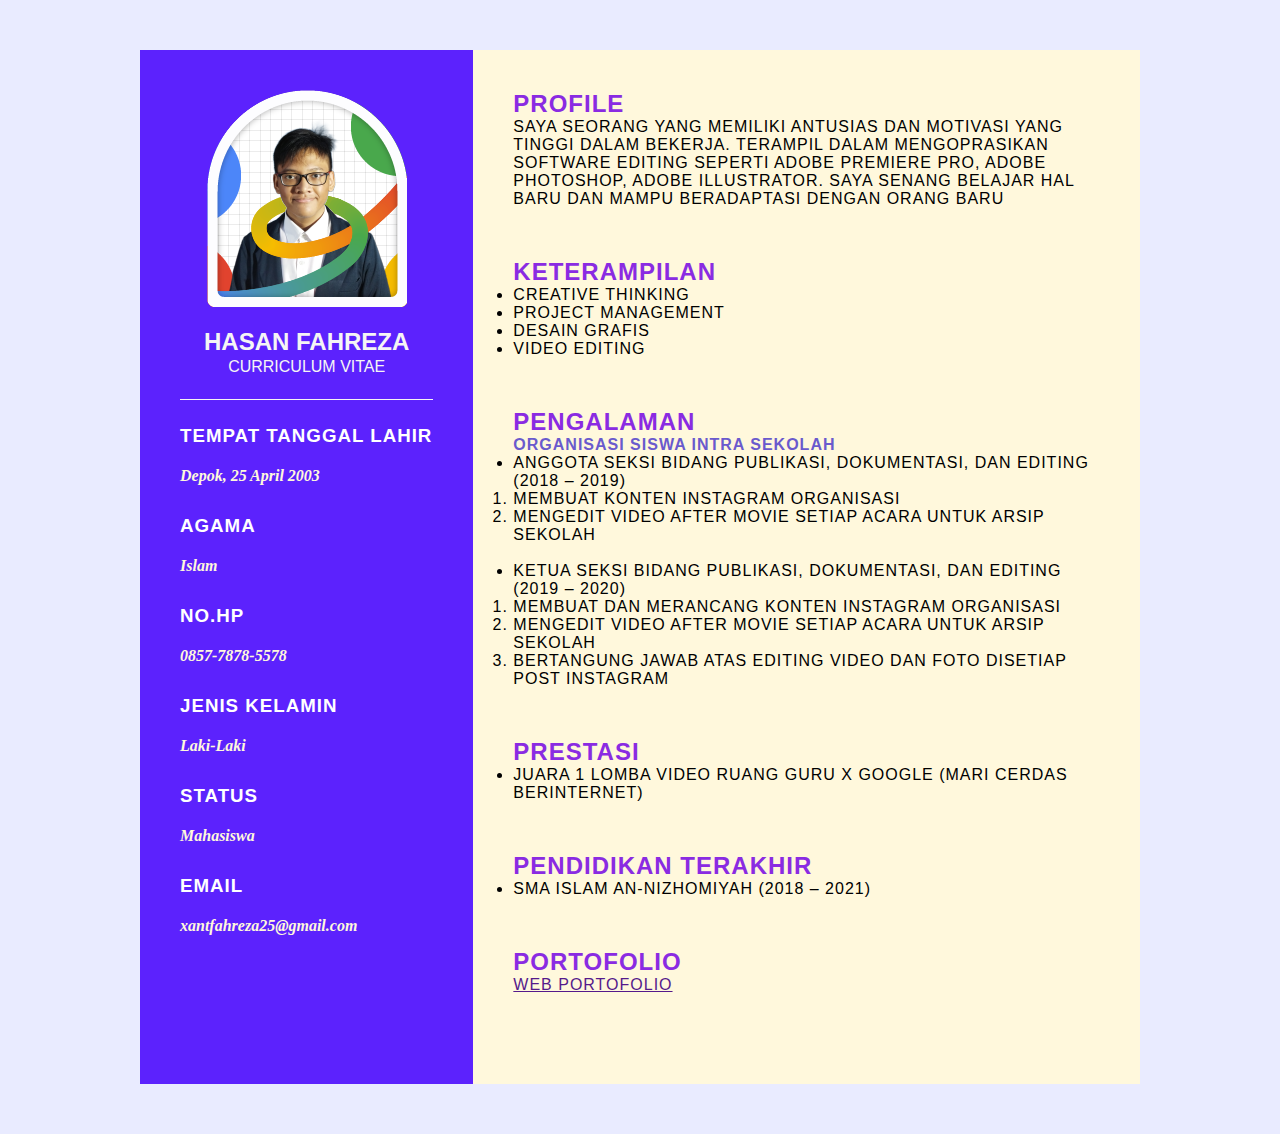
==== CV_0110221144_Hasan_Fahreza/Index.html @ 4f5d5710 "Add files via upload" ====
<!DOCTYPE html>
<html lang="en">
  <head>
    <meta charset="UTF-8" />
    <meta http-equiv="X-UA-Compatible" content="IE=edge" />
    <meta name="viewport" content="width=device-width, initial-scale=1.0" />
    <link rel="stylesheet" href="./main.css" />
    <title>Tugas CV</title>
  </head>
  <body>
    <div class="container">
      <div class="left">
        <div class="profiletxt">
          <div class="imagesss">
            <img src="./Profile.png" alt="" />
          </div>
          <div class="text1">
            <h2>
              Hasan Fahreza <br />
              <span>Curriculum Vitae</span>
            </h2>
          </div>
        </div>

        <div class="Data">
          <ul>
            <li>
              <h3 class="title">Tempat Tanggal Lahir</h3>
              <h4>Depok, 25 April 2003</h4>
            </li>
            <li>
              <h3 class="title">Agama</h3>
              <h4>Islam</h4>
            </li>
            <li>
              <h3 class="title">No.Hp</h3>
              <h4>0857-7878-5578</h4>
            </li>
            <li>
              <h3 class="title">Jenis Kelamin</h3>
              <h4>Laki-Laki</h4>
            </li>
            <li>
              <h3 class="title">Status</h3>
              <h4>Mahasiswa</h4>
            </li>
            <li>
              <h3 class="title">Email</h3>
              <h4>xantfahreza25@gmail.com</h4>
            </li>
          </ul>
        </div>
      </div>

      <div class="right">
        <div class="about">
          <div class="title2">
            <h2>Profile</h2>
            <p>
              Saya seorang yang memiliki antusias dan motivasi yang tinggi dalam bekerja. Terampil dalam mengoprasikan software editing seperti Adobe Premiere Pro, Adobe Photoshop, Adobe Illustrator. Saya senang belajar hal baru dan mampu
              beradaptasi dengan orang baru
            </p>
          </div>
        </div>

        <div class="about">
          <div class="title2">
            <h2>Keterampilan</h2>
            <ul>
              <li>Creative Thinking</li>
              <li>Project Management</li>
              <li>Desain Grafis</li>
              <li>Video Editing</li>
            </ul>
          </div>
        </div>

        <div class="about">
          <div class="title2">
            <h2>Pengalaman</h2>
            <h4>Organisasi Siswa Intra Sekolah</h4>
            <ul>
              <li>Anggota Seksi Bidang Publikasi, Dokumentasi, Dan Editing (2018 – 2019)</li>
            </ul>
            <ol>
              <li>Membuat konten instagram organisasi</li>
              <li>Mengedit video after movie setiap acara untuk arsip sekolah</li>
            </ol>
            <br />
            <ul>
              <li>Ketua Seksi Bidang Publikasi, Dokumentasi, dan Editing (2019 – 2020)</li>
            </ul>
            <ol>
              <li>Membuat dan merancang konten instagram organisasi</li>
              <li>Mengedit video after movie setiap acara untuk arsip sekolah</li>
              <li>Bertangung jawab atas editing video dan foto disetiap post instagram</li>
            </ol>
          </div>
        </div>

        <div class="about">
          <div class="title2">
            <h2>Prestasi</h2>
            <ul>
              <li>Juara 1 Lomba Video Ruang Guru x Google (Mari Cerdas Berinternet)</li>
            </ul>
          </div>
        </div>

        <div class="about">
          <div class="title2">
            <h2>Pendidikan Terakhir</h2>
            <ul>
              <li>SMA ISLAM AN-NIZHOMIYAH (2018 – 2021)</li>
            </ul>
          </div>
        </div>

        <div class="about">
          <div class="title2">
            <h2>Portofolio</h2>
            <a href="">Web Portofolio</a>
          </div>
        </div>
      </div>
    </div>
  </body>
</html>
---- CV_0110221144_Hasan_Fahreza/main.css ----
* {
  padding: 0;
  margin: 0;
  box-sizing: border-box;
  font-family: "Roboto", sans-serif;
}
body {
  background: rgb(233, 235, 255);
  display: flex;
  justify-content: center;
  align-items: center;
  min-height: 100vh;
}
.container {
  position: relative;
  width: 100%;
  max-width: 1000px;
  min-height: 1000px;
  margin: 50px;
  background: rgb(210, 180, 224);
  display: grid;
  grid-template-columns: 1fr 2fr;
  box-shadow: 0 35px 55px rgba(119, 119, 119, 0);
}
.container .left {
  position: relative;
  background: rgb(92, 34, 253);
  padding: 40px;
}
.profiletxt {
  position: relative;
  display: flex;
  flex-direction: column;
  align-items: center;
  padding-bottom: 20px;
  border-bottom: 1px solid whitesmoke;
}
.profiletxt h2 {
  color: whitesmoke;
  font-size: 1.5rem;
  margin-top: 20px;
  text-transform: uppercase;
  text-align: center;
  font-weight: 600;
  line-height: 1.4rem;
}
.profiletxt h2 span {
  font-size: 1rem;
  font-weight: 300;
}
.title {
  color: White;
  text-transform: uppercase;
  font-weight: 600;
  letter-spacing: 1px;
  margin-bottom: 20px;
}
.Data ul {
  position: relative;
}
.Data ul li {
  position: relative;
  list-style: none;
  margin: 10px 0px;
  cursor: pointer;
}
.Data h3 {
  padding-top: 15px;
}
.Data h4 {
  color: cornsilk;
  margin-bottom: 15px;
  font-family: "Times New Roman", Times, serif;
  font-style: italic;
}
.container .right {
  position: relative;
  background: cornsilk;
  padding: 40px;
}
.about {
  margin-bottom: 50px;
}
.title2 {
  text-transform: uppercase;
  letter-spacing: 1px;
}
.about p {
  color: black;
}
.about h2 {
  color: blueviolet;
}
.about h4 {
  color: slateblue;
}
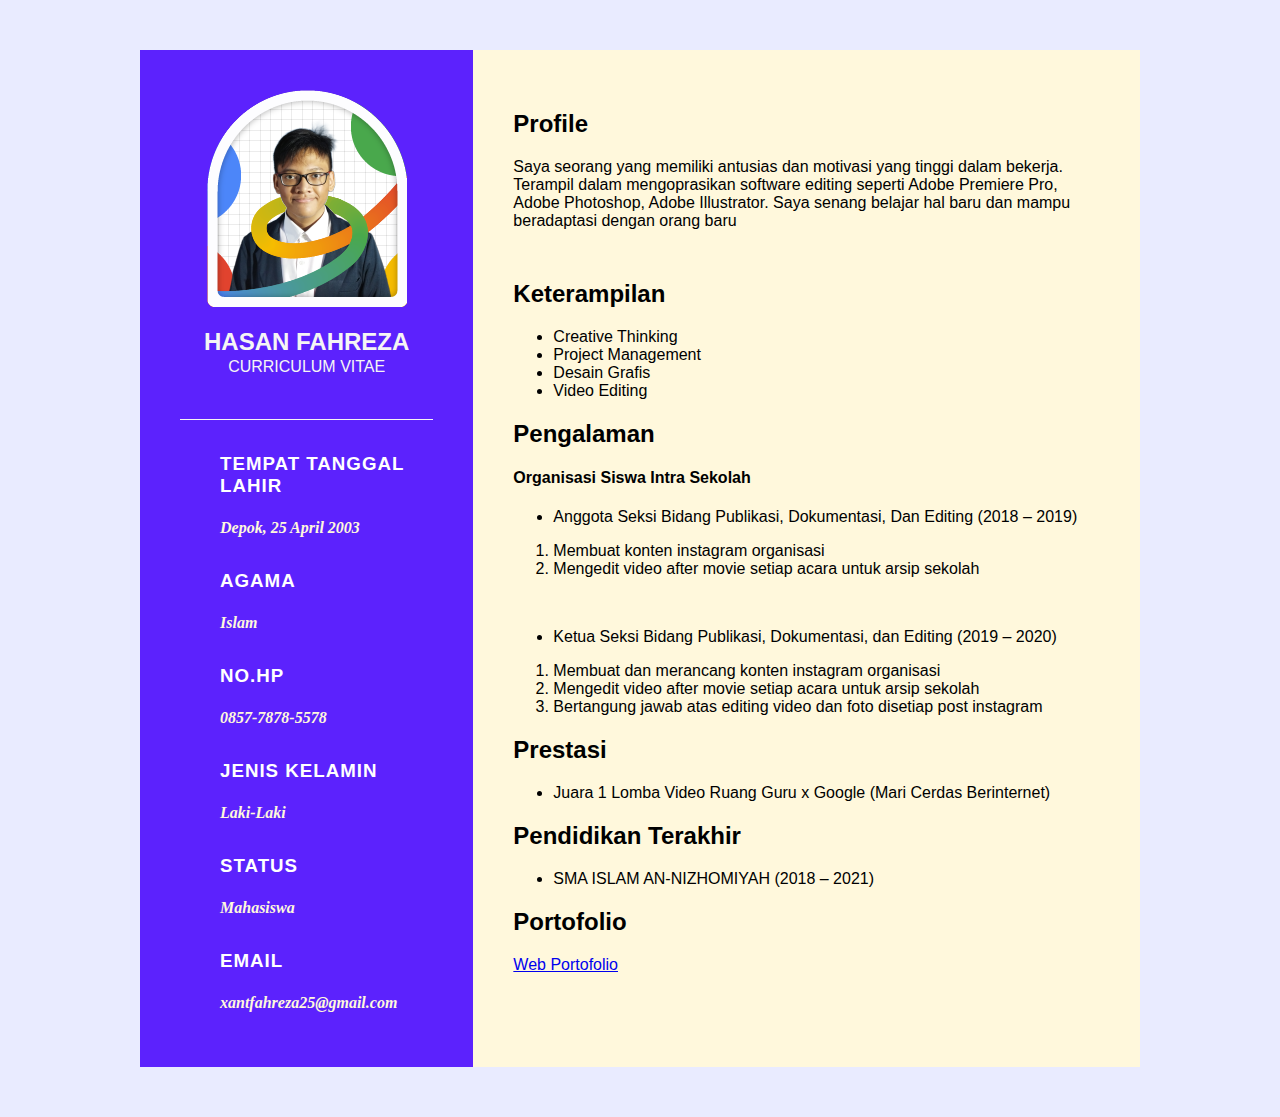
==== commit bbc573bb: "Add files via upload" ====
--- a/CV_0110221144_Hasan_Fahreza/Index.html
+++ b/CV_0110221144_Hasan_Fahreza/Index.html
@@ -4,56 +4,59 @@
     <meta charset="UTF-8" />
     <meta http-equiv="X-UA-Compatible" content="IE=edge" />
     <meta name="viewport" content="width=device-width, initial-scale=1.0" />
-    <link rel="stylesheet" href="./main.css" />
+
     <title>Tugas CV</title>
   </head>
-  <body>
-    <div class="container">
-      <div class="left">
-        <div class="profiletxt">
+  <body style="padding: 0; margin: 0; box-sizing: border-box; font-family: sans-serif; background: rgb(233, 235, 255); display: flex; justify-content: center; align-items: center; min-height: 100vh">
+    <div
+      class="container"
+      style="position: relative; width: 100%; max-width: 1000px; min-height: 1000px; margin: 50px; background: rgb(210, 180, 224); display: grid; grid-template-columns: 1fr 2fr; box-shadow: 0 35px 55px rgba(119, 119, 119, 0)"
+    >
+      <div class="left" style="position: relative; background: rgb(92, 34, 253); padding: 40px">
+        <div class="profiletxt" style="position: relative; display: flex; flex-direction: column; align-items: center; padding-bottom: 20px; border-bottom: 1px solid whitesmoke">
           <div class="imagesss">
             <img src="./Profile.png" alt="" />
           </div>
           <div class="text1">
-            <h2>
+            <h2 style="color: whitesmoke; font-size: 1.5rem; margin-top: 20px; text-transform: uppercase; text-align: center; font-weight: 600; line-height: 1.4rem">
               Hasan Fahreza <br />
-              <span>Curriculum Vitae</span>
+              <span style="font-size: 1rem; font-weight: 300">Curriculum Vitae</span>
             </h2>
           </div>
         </div>
 
         <div class="Data">
-          <ul>
+          <ul style="position: relative; list-style: none; margin: 10px 0px; cursor: pointer">
             <li>
-              <h3 class="title">Tempat Tanggal Lahir</h3>
-              <h4>Depok, 25 April 2003</h4>
+              <h3 class="title" style="padding-top: 15px; color: White; text-transform: uppercase; font-weight: 600; letter-spacing: 1px; margin-bottom: 20px">Tempat Tanggal Lahir</h3>
+              <h4 style="color: cornsilk; margin-bottom: 15px; font-family: serif; font-style: italic">Depok, 25 April 2003</h4>
             </li>
             <li>
-              <h3 class="title">Agama</h3>
-              <h4>Islam</h4>
+              <h3 class="title" style="padding-top: 15px; color: White; text-transform: uppercase; font-weight: 600; letter-spacing: 1px; margin-bottom: 20px">Agama</h3>
+              <h4 style="color: cornsilk; margin-bottom: 15px; font-family: serif; font-style: italic">Islam</h4>
             </li>
             <li>
-              <h3 class="title">No.Hp</h3>
-              <h4>0857-7878-5578</h4>
+              <h3 class="title" style="padding-top: 15px; color: White; text-transform: uppercase; font-weight: 600; letter-spacing: 1px; margin-bottom: 20px">No.Hp</h3>
+              <h4 style="color: cornsilk; margin-bottom: 15px; font-family: serif; font-style: italic">0857-7878-5578</h4>
             </li>
             <li>
-              <h3 class="title">Jenis Kelamin</h3>
-              <h4>Laki-Laki</h4>
+              <h3 class="title" style="padding-top: 15px; color: White; text-transform: uppercase; font-weight: 600; letter-spacing: 1px; margin-bottom: 20px">Jenis Kelamin</h3>
+              <h4 style="color: cornsilk; margin-bottom: 15px; font-family: serif; font-style: italic">Laki-Laki</h4>
             </li>
             <li>
-              <h3 class="title">Status</h3>
-              <h4>Mahasiswa</h4>
+              <h3 class="title" style="padding-top: 15px; color: White; text-transform: uppercase; font-weight: 600; letter-spacing: 1px; margin-bottom: 20px">Status</h3>
+              <h4 style="color: cornsilk; margin-bottom: 15px; font-family: serif; font-style: italic">Mahasiswa</h4>
             </li>
             <li>
-              <h3 class="title">Email</h3>
-              <h4>xantfahreza25@gmail.com</h4>
+              <h3 class="title" style="padding-top: 15px; color: White; text-transform: uppercase; font-weight: 600; letter-spacing: 1px; margin-bottom: 20px">Email</h3>
+              <h4 style="color: cornsilk; margin-bottom: 15px; font-family: serif; font-style: italic">xantfahreza25@gmail.com</h4>
             </li>
           </ul>
         </div>
       </div>
 
-      <div class="right">
-        <div class="about">
+      <div class="right" style="position: relative; background: cornsilk; padding: 40px">
+        <div class="about" style="margin-bottom: 50px">
           <div class="title2">
             <h2>Profile</h2>
             <p>
@@ -119,7 +122,7 @@
         <div class="about">
           <div class="title2">
             <h2>Portofolio</h2>
-            <a href="">Web Portofolio</a>
+            <a href="http://hasanfahreza25.github.io/hasanfahreza.github.io/">Web Portofolio</a>
           </div>
         </div>
       </div>
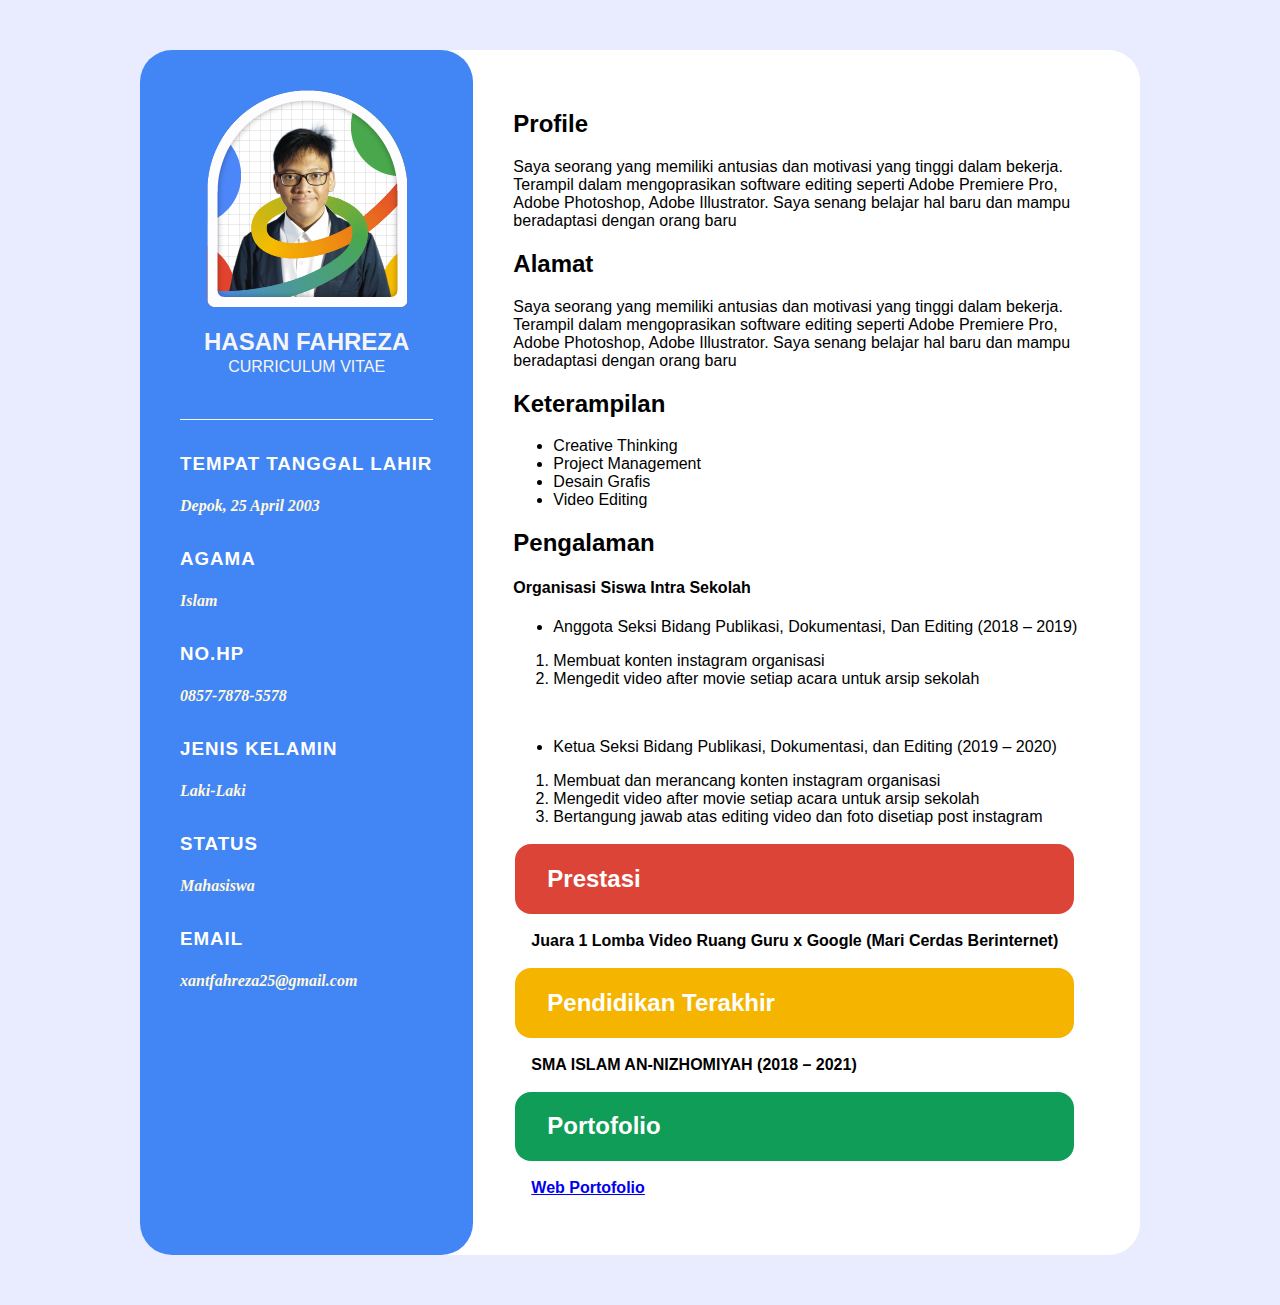
==== commit 7ee2e466: "Add files via upload" ====
--- a/CV_0110221144_Hasan_Fahreza/Index.html
+++ b/CV_0110221144_Hasan_Fahreza/Index.html
@@ -5,14 +5,14 @@
     <meta http-equiv="X-UA-Compatible" content="IE=edge" />
     <meta name="viewport" content="width=device-width, initial-scale=1.0" />
 
-    <title>Tugas CV</title>
+    <title>Hasan Fahreza</title>
   </head>
   <body style="padding: 0; margin: 0; box-sizing: border-box; font-family: sans-serif; background: rgb(233, 235, 255); display: flex; justify-content: center; align-items: center; min-height: 100vh">
     <div
       class="container"
-      style="position: relative; width: 100%; max-width: 1000px; min-height: 1000px; margin: 50px; background: rgb(210, 180, 224); display: grid; grid-template-columns: 1fr 2fr; box-shadow: 0 35px 55px rgba(119, 119, 119, 0)"
+      style="border-radius: 2rem; position: relative; width: 100%; max-width: 1000px; min-height: 1000px; margin: 50px; background: #ffffff; display: grid; grid-template-columns: 1fr 2fr; box-shadow: 0 35px 55px rgba(119, 119, 119, 0)"
     >
-      <div class="left" style="position: relative; background: rgb(92, 34, 253); padding: 40px">
+      <div class="left" style="border-radius: 2rem; position: relative; background: #4285f4; padding: 40px">
         <div class="profiletxt" style="position: relative; display: flex; flex-direction: column; align-items: center; padding-bottom: 20px; border-bottom: 1px solid whitesmoke">
           <div class="imagesss">
             <img src="./Profile.png" alt="" />
@@ -26,7 +26,7 @@
         </div>
 
         <div class="Data">
-          <ul style="position: relative; list-style: none; margin: 10px 0px; cursor: pointer">
+          <ul style="position: relative; list-style: none; margin: 10px 0px; cursor: pointer; padding-left: 0px">
             <li>
               <h3 class="title" style="padding-top: 15px; color: White; text-transform: uppercase; font-weight: 600; letter-spacing: 1px; margin-bottom: 20px">Tempat Tanggal Lahir</h3>
               <h4 style="color: cornsilk; margin-bottom: 15px; font-family: serif; font-style: italic">Depok, 25 April 2003</h4>
@@ -55,10 +55,20 @@
         </div>
       </div>
 
-      <div class="right" style="position: relative; background: cornsilk; padding: 40px">
-        <div class="about" style="margin-bottom: 50px">
+      <div class="right" style="border-radius: 2rem; position: relative; background: #ffffff; padding: 40px">
+        <div class="about">
           <div class="title2">
             <h2>Profile</h2>
+            <p>
+              Saya seorang yang memiliki antusias dan motivasi yang tinggi dalam bekerja. Terampil dalam mengoprasikan software editing seperti Adobe Premiere Pro, Adobe Photoshop, Adobe Illustrator. Saya senang belajar hal baru dan mampu
+              beradaptasi dengan orang baru
+            </p>
+          </div>
+        </div>
+
+        <div class="about">
+          <div class="title2">
+            <h2>Alamat</h2>
             <p>
               Saya seorang yang memiliki antusias dan motivasi yang tinggi dalam bekerja. Terampil dalam mengoprasikan software editing seperti Adobe Premiere Pro, Adobe Photoshop, Adobe Illustrator. Saya senang belajar hal baru dan mampu
               beradaptasi dengan orang baru
@@ -101,29 +111,27 @@
           </div>
         </div>
 
-        <div class="about">
-          <div class="title2">
-            <h2>Prestasi</h2>
-            <ul>
-              <li>Juara 1 Lomba Video Ruang Guru x Google (Mari Cerdas Berinternet)</li>
-            </ul>
-          </div>
-        </div>
-
-        <div class="about">
-          <div class="title2">
-            <h2>Pendidikan Terakhir</h2>
-            <ul>
-              <li>SMA ISLAM AN-NIZHOMIYAH (2018 – 2021)</li>
-            </ul>
-          </div>
-        </div>
-
-        <div class="about">
-          <div class="title2">
-            <h2>Portofolio</h2>
-            <a href="http://hasanfahreza25.github.io/hasanfahreza.github.io/">Web Portofolio</a>
-          </div>
+        <div style="font-weight: bold">
+          <table>
+            <tr>
+              <td style="border-radius: 1rem; background-color: #db4437; color: #ffffff; padding-left: 2rem"><h2>Prestasi</h2></td>
+            </tr>
+            <tr>
+              <td style="background-color: #ffffff; padding: 1rem">Juara 1 Lomba Video Ruang Guru x Google (Mari Cerdas Berinternet)</td>
+            </tr>
+            <tr>
+              <td style="border-radius: 1rem; background-color: #f4b400; color: #ffffff; padding-left: 2rem"><h2>Pendidikan Terakhir</h2></td>
+            </tr>
+            <tr>
+              <td style="background-color: #ffffff; padding: 1rem">SMA ISLAM AN-NIZHOMIYAH (2018 – 2021)</td>
+            </tr>
+            <tr>
+              <td style="border-radius: 1rem; background-color: #0f9d58; color: #ffffff; padding-left: 2rem"><h2>Portofolio</h2></td>
+            </tr>
+            <tr>
+              <td style="background-color: #ffffff; padding: 1rem"><a href="http://hasanfahreza25.github.io/hasanfahreza.github.io/">Web Portofolio</a></td>
+            </tr>
+          </table>
         </div>
       </div>
     </div>
